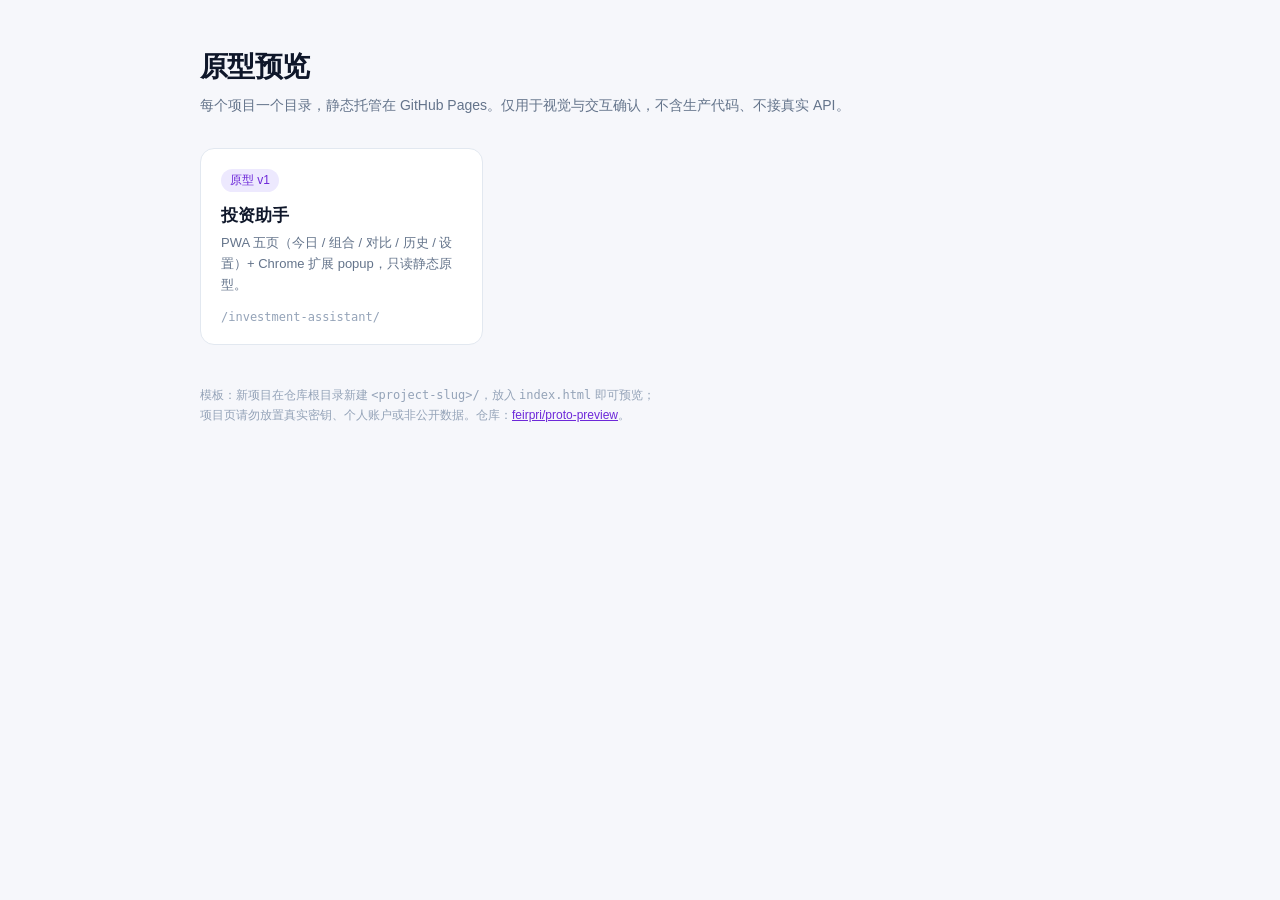
==== index.html @ 38e0a85f "feat: proto-preview 索引 + 投资助手原型" ====
<!DOCTYPE html>
<html lang="zh-CN">
<head>
<meta charset="UTF-8">
<meta name="viewport" content="width=device-width, initial-scale=1">
<title>原型预览 · Paperclip</title>
<style>
  :root { color-scheme: light; }
  * { box-sizing: border-box; }
  body {
    margin: 0; padding: 48px 24px 64px;
    font-family: -apple-system, BlinkMacSystemFont, "Segoe UI", "PingFang SC", "Hiragino Sans GB", "Microsoft YaHei", sans-serif;
    background: #f6f7fb; color: #0f172a;
  }
  .wrap { max-width: 880px; margin: 0 auto; }
  header h1 { margin: 0 0 8px; font-size: 28px; letter-spacing: -0.02em; }
  header p { margin: 0; color: #64748b; font-size: 14px; line-height: 1.6; }
  .grid { display: grid; gap: 16px; margin-top: 32px; grid-template-columns: repeat(auto-fill, minmax(260px, 1fr)); }
  .card {
    display: block; padding: 20px; border-radius: 14px; text-decoration: none;
    background: #fff; border: 1px solid #e2e8f0; color: inherit;
    transition: border-color .15s, box-shadow .15s, transform .15s;
  }
  .card:hover { border-color: #8b5cf6; box-shadow: 0 6px 20px rgba(139, 92, 246, .12); transform: translateY(-2px); }
  .badge {
    display: inline-block; padding: 3px 9px; border-radius: 999px; font-size: 12px;
    background: #ede9fe; color: #6d28d9; margin-bottom: 12px;
  }
  .card h2 { margin: 0 0 6px; font-size: 17px; }
  .card p { margin: 0; color: #64748b; font-size: 13px; line-height: 1.6; }
  .path { display: block; margin-top: 14px; font-family: ui-monospace, SFMono-Regular, Menlo, monospace; font-size: 12px; color: #94a3b8; }
  footer { margin-top: 40px; color: #94a3b8; font-size: 12px; line-height: 1.7; }
  footer a { color: #6d28d9; }
</style>
</head>
<body>
<div class="wrap">
  <header>
    <h1>原型预览</h1>
    <p>每个项目一个目录，静态托管在 GitHub Pages。仅用于视觉与交互确认，不含生产代码、不接真实 API。</p>
  </header>

  <main class="grid">
    <a class="card" href="./investment-assistant/">
      <span class="badge">原型 v1</span>
      <h2>投资助手</h2>
      <p>PWA 五页（今日 / 组合 / 对比 / 历史 / 设置）+ Chrome 扩展 popup，只读静态原型。</p>
      <span class="path">/investment-assistant/</span>
    </a>
  </main>

  <footer>
    模板：新项目在仓库根目录新建 <code>&lt;project-slug&gt;/</code>，放入 <code>index.html</code> 即可预览；<br>
    项目页请勿放置真实密钥、个人账户或非公开数据。仓库：<a href="https://github.com/feirpri/proto-preview">feirpri/proto-preview</a>。
  </footer>
</div>
</body>
</html>
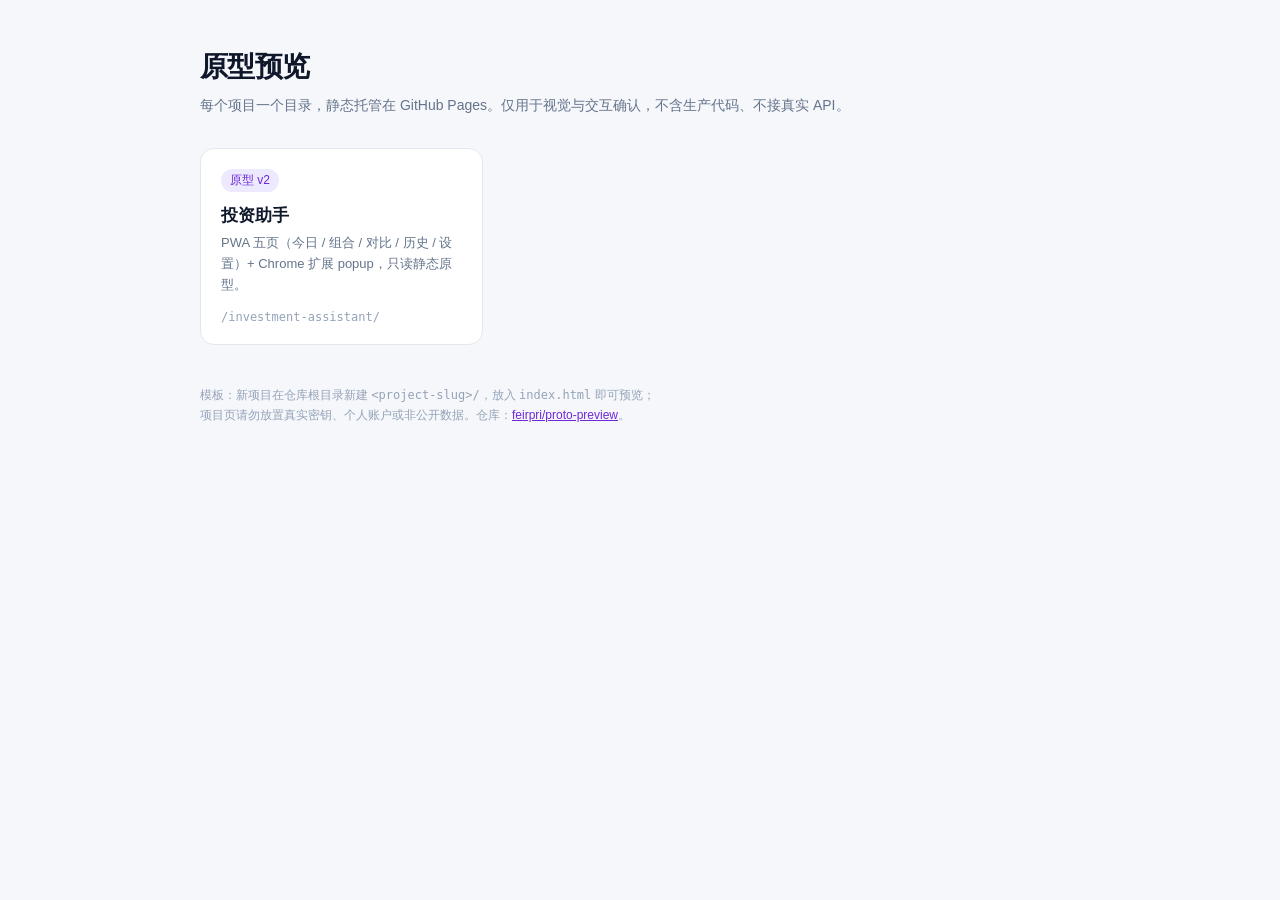
==== commit cd60617f: "feat: 原型 v2 今日页基金卡分区与实时估值修订" ====
--- a/index.html
+++ b/index.html
@@ -42,7 +42,7 @@
 
   <main class="grid">
     <a class="card" href="./investment-assistant/">
-      <span class="badge">原型 v1</span>
+      <span class="badge">原型 v2</span>
       <h2>投资助手</h2>
       <p>PWA 五页（今日 / 组合 / 对比 / 历史 / 设置）+ Chrome 扩展 popup，只读静态原型。</p>
       <span class="path">/investment-assistant/</span>
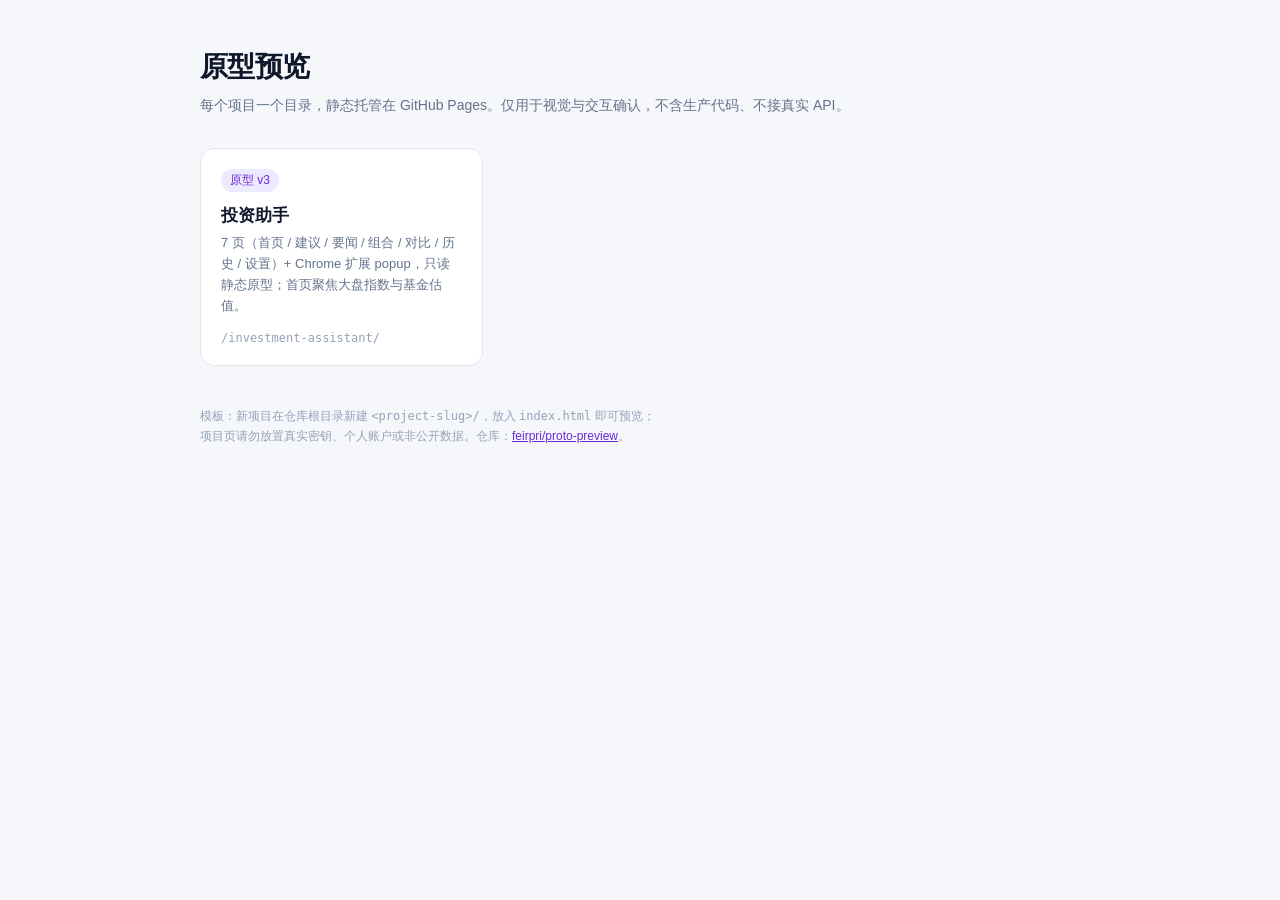
==== commit 7c7b97af: "feat: 原型 v3 首页聚焦大盘与基金估值、建议页、要闻页" ====
--- a/index.html
+++ b/index.html
@@ -42,9 +42,9 @@
 
   <main class="grid">
     <a class="card" href="./investment-assistant/">
-      <span class="badge">原型 v2</span>
+      <span class="badge">原型 v3</span>
       <h2>投资助手</h2>
-      <p>PWA 五页（今日 / 组合 / 对比 / 历史 / 设置）+ Chrome 扩展 popup，只读静态原型。</p>
+      <p>7 页（首页 / 建议 / 要闻 / 组合 / 对比 / 历史 / 设置）+ Chrome 扩展 popup，只读静态原型；首页聚焦大盘指数与基金估值。</p>
       <span class="path">/investment-assistant/</span>
     </a>
   </main>
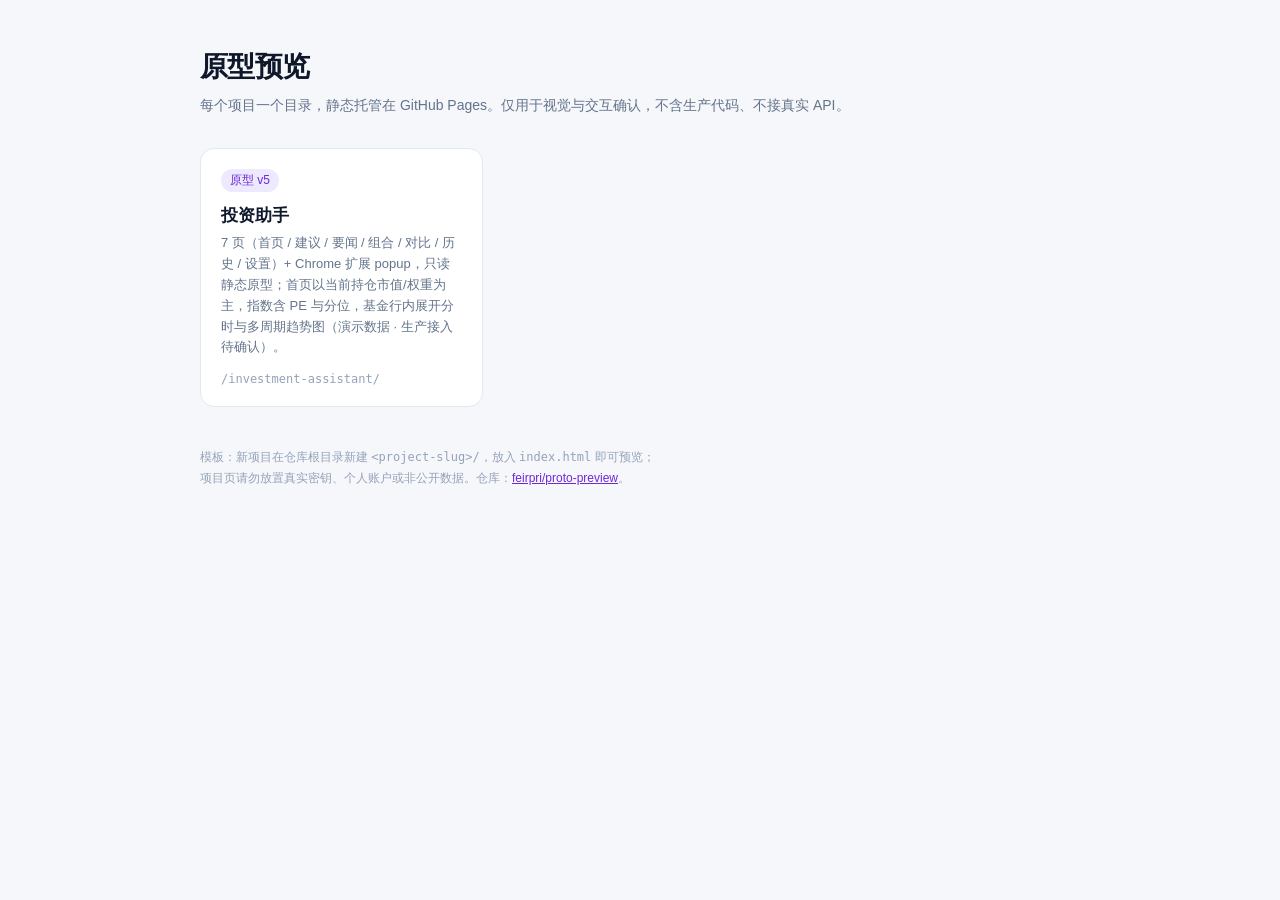
==== commit f476dbe0: "feat: 原型 v5 持仓优先、指数 PE/分位与行内趋势图" ====
--- a/index.html
+++ b/index.html
@@ -42,9 +42,9 @@
 
   <main class="grid">
     <a class="card" href="./investment-assistant/">
-      <span class="badge">原型 v3</span>
+      <span class="badge">原型 v5</span>
       <h2>投资助手</h2>
-      <p>7 页（首页 / 建议 / 要闻 / 组合 / 对比 / 历史 / 设置）+ Chrome 扩展 popup，只读静态原型；首页聚焦大盘指数与基金估值。</p>
+      <p>7 页（首页 / 建议 / 要闻 / 组合 / 对比 / 历史 / 设置）+ Chrome 扩展 popup，只读静态原型；首页以当前持仓市值/权重为主，指数含 PE 与分位，基金行内展开分时与多周期趋势图（演示数据 · 生产接入待确认）。</p>
       <span class="path">/investment-assistant/</span>
     </a>
   </main>
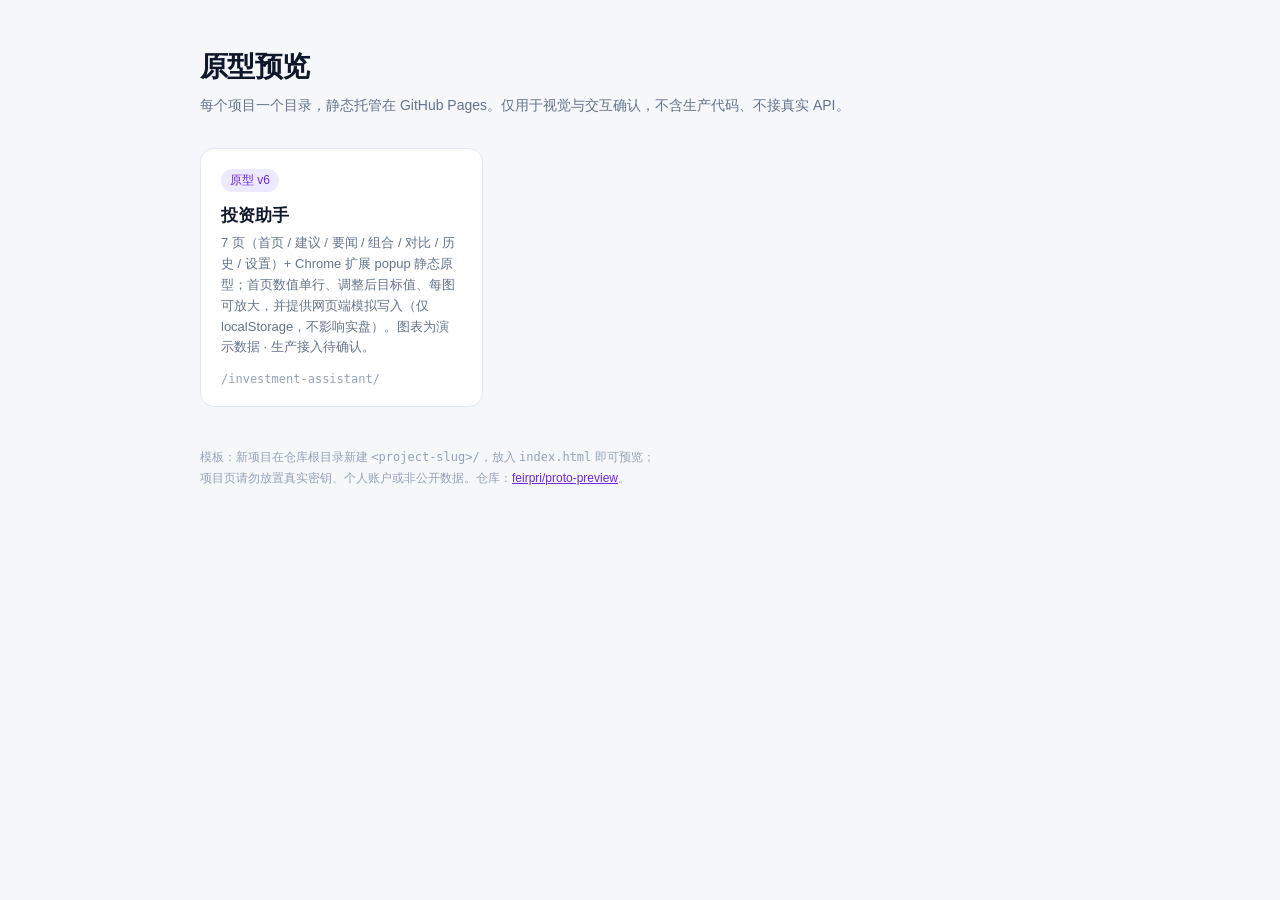
==== commit cd5565e8: "feat: 原型 v6 数值单行、调整后目标值、图表放大与网页端模拟写入 首页基金行涨跌幅/预估收益单行右对齐等宽；展开区新增调整后目标值与仓位调整（仅 localStorage 演示写入、校验、撤销" ====
--- a/index.html
+++ b/index.html
@@ -42,9 +42,9 @@
 
   <main class="grid">
     <a class="card" href="./investment-assistant/">
-      <span class="badge">原型 v5</span>
+      <span class="badge">原型 v6</span>
       <h2>投资助手</h2>
-      <p>7 页（首页 / 建议 / 要闻 / 组合 / 对比 / 历史 / 设置）+ Chrome 扩展 popup，只读静态原型；首页以当前持仓市值/权重为主，指数含 PE 与分位，基金行内展开分时与多周期趋势图（演示数据 · 生产接入待确认）。</p>
+      <p>7 页（首页 / 建议 / 要闻 / 组合 / 对比 / 历史 / 设置）+ Chrome 扩展 popup 静态原型；首页数值单行、调整后目标值、每图可放大，并提供网页端模拟写入（仅 localStorage，不影响实盘）。图表为演示数据 · 生产接入待确认。</p>
       <span class="path">/investment-assistant/</span>
     </a>
   </main>
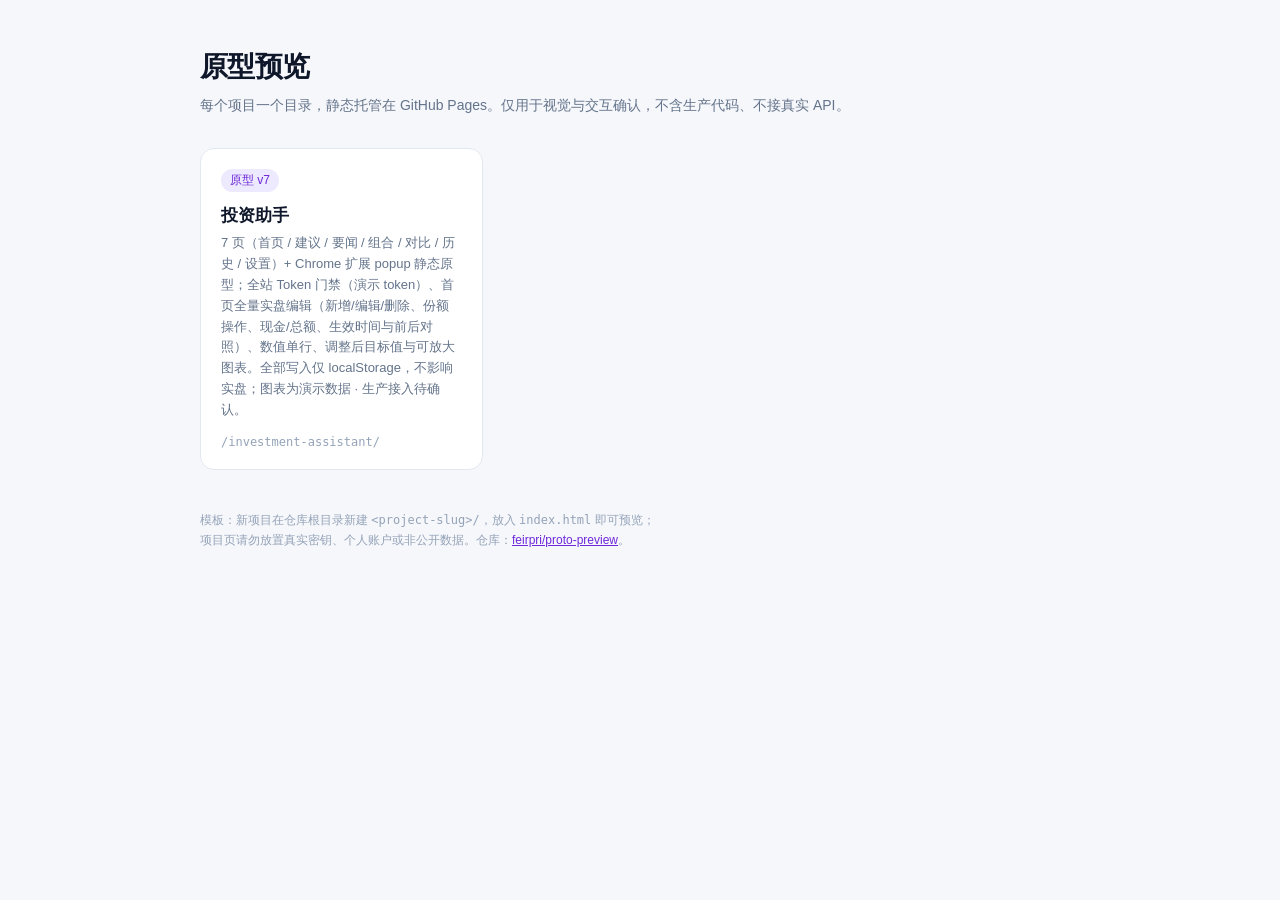
==== commit 5201e911: "feat: 原型 v7 Token 门禁、全量实盘编辑与份额/时间前后对照" ====
--- a/index.html
+++ b/index.html
@@ -42,9 +42,9 @@
 
   <main class="grid">
     <a class="card" href="./investment-assistant/">
-      <span class="badge">原型 v6</span>
+      <span class="badge">原型 v7</span>
       <h2>投资助手</h2>
-      <p>7 页（首页 / 建议 / 要闻 / 组合 / 对比 / 历史 / 设置）+ Chrome 扩展 popup 静态原型；首页数值单行、调整后目标值、每图可放大，并提供网页端模拟写入（仅 localStorage，不影响实盘）。图表为演示数据 · 生产接入待确认。</p>
+      <p>7 页（首页 / 建议 / 要闻 / 组合 / 对比 / 历史 / 设置）+ Chrome 扩展 popup 静态原型；全站 Token 门禁（演示 token）、首页全量实盘编辑（新增/编辑/删除、份额操作、现金/总额、生效时间与前后对照）、数值单行、调整后目标值与可放大图表。全部写入仅 localStorage，不影响实盘；图表为演示数据 · 生产接入待确认。</p>
       <span class="path">/investment-assistant/</span>
     </a>
   </main>
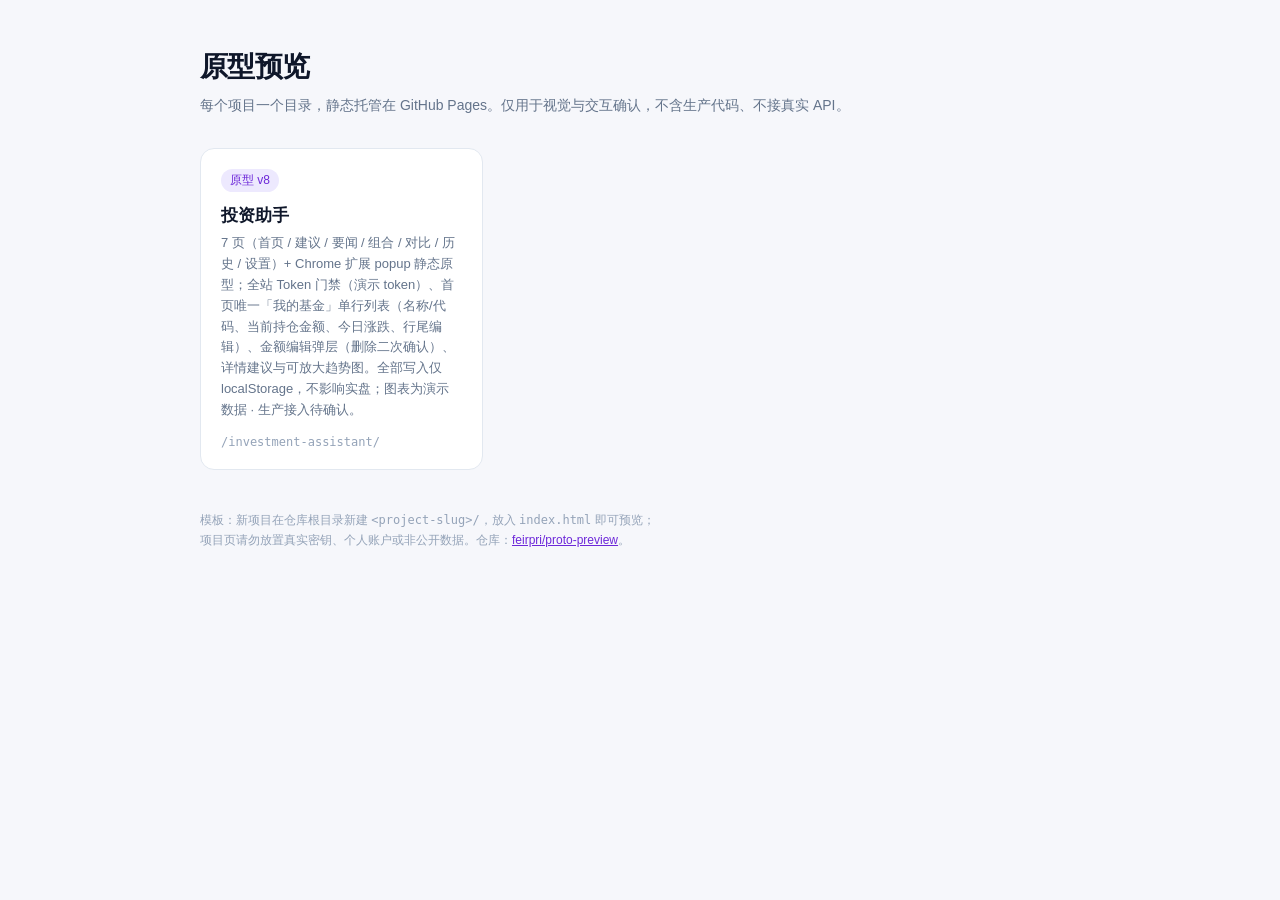
==== commit 325dff25: "feat: 原型 v8 单行基金列表、金额编辑与详情弹层" ====
--- a/index.html
+++ b/index.html
@@ -42,9 +42,9 @@
 
   <main class="grid">
     <a class="card" href="./investment-assistant/">
-      <span class="badge">原型 v7</span>
+      <span class="badge">原型 v8</span>
       <h2>投资助手</h2>
-      <p>7 页（首页 / 建议 / 要闻 / 组合 / 对比 / 历史 / 设置）+ Chrome 扩展 popup 静态原型；全站 Token 门禁（演示 token）、首页全量实盘编辑（新增/编辑/删除、份额操作、现金/总额、生效时间与前后对照）、数值单行、调整后目标值与可放大图表。全部写入仅 localStorage，不影响实盘；图表为演示数据 · 生产接入待确认。</p>
+      <p>7 页（首页 / 建议 / 要闻 / 组合 / 对比 / 历史 / 设置）+ Chrome 扩展 popup 静态原型；全站 Token 门禁（演示 token）、首页唯一「我的基金」单行列表（名称/代码、当前持仓金额、今日涨跌、行尾编辑）、金额编辑弹层（删除二次确认）、详情建议与可放大趋势图。全部写入仅 localStorage，不影响实盘；图表为演示数据 · 生产接入待确认。</p>
       <span class="path">/investment-assistant/</span>
     </a>
   </main>
